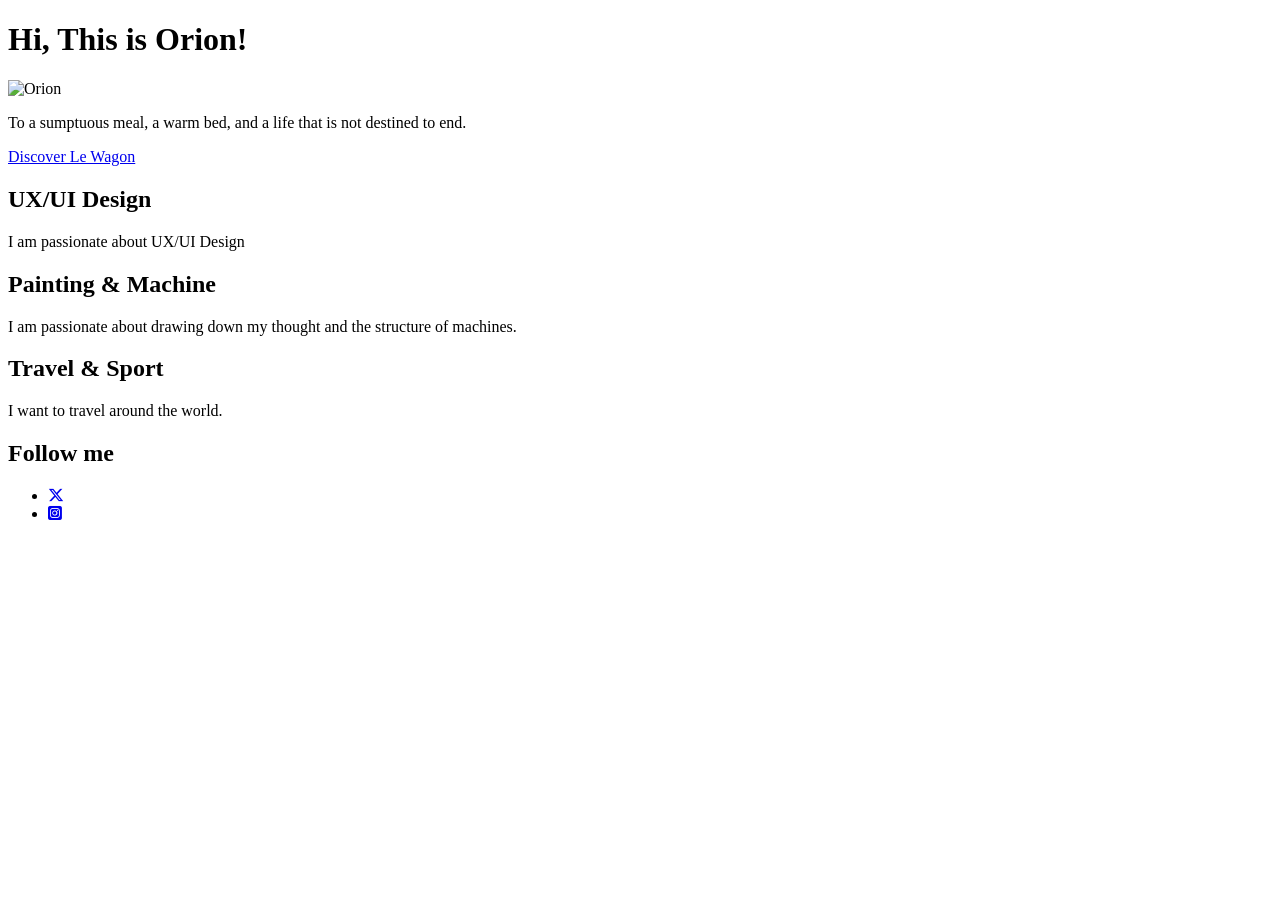
==== index.html @ 90f80646 "Rename my profile/index.html to index.html" ====
<!DOCTYPE html>
<html>
<head>
  <title>Orion's profile</title>
  <meta name="description" content="This is the profile of Orion">
  <meta charset="UTF-8">
  
  <link rel="preconnect" href="https://fonts.googleapis.com">
  <link rel="preconnect" href="https://fonts.gstatic.com" crossorigin>
  <link href="https://fonts.googleapis.com/css2?family=Rye&display=swap" rel="stylesheet">
  <link rel="stylesheet" href="https://cdnjs.cloudflare.com/ajax/libs/font-awesome/6.5.1/css/all.min.css">
  
  <link rel="stylesheet" href="style.css">
</head>

<body>

  <div class="container">
    
    <div class="card-white text-center">
      <!-- 在这里加入了 rye-regular 类 -->
      <h1 class="rye-regular">Hi, This is Orion!</h1>
      <img src="images/image.jpg" alt="Orion" class="img-circle">
      <p>To a sumptuous meal, a warm bed, and a life that is not destined to end.</p>
      <a href="#" target="_blank" class="btn">Discover Le Wagon</a>
    </div>

    <div class="card-white">
      <h2>UX/UI Design</h2>
      <p>I am passionate about UX/UI Design</p>
    </div>

    <div class="card-white">
      <h2>Painting & Machine</h2>
      <p>I am passionate about drawing down my thought and the structure of machines.</p>
    </div>

    <div class="card-white">
      <h2>Travel & Sport</h2>
      <p>I want to travel around the world.</p>
      
      <h2>Follow me</h2>
      <ul class="list-inline">
        <li>
          <a href="https://x.com/wtoutdim" target="_blank">
            <i class="fa-brands fa-x-twitter"></i>
          </a>
        </li>
        <li>
          <a href="https://www.instagram.com/withoutdimension" target="_blank">
            <i class="fa-brands fa-square-instagram"></i>
          </a>
        </li>
      </ul>
    </div>

  </div>

</body>
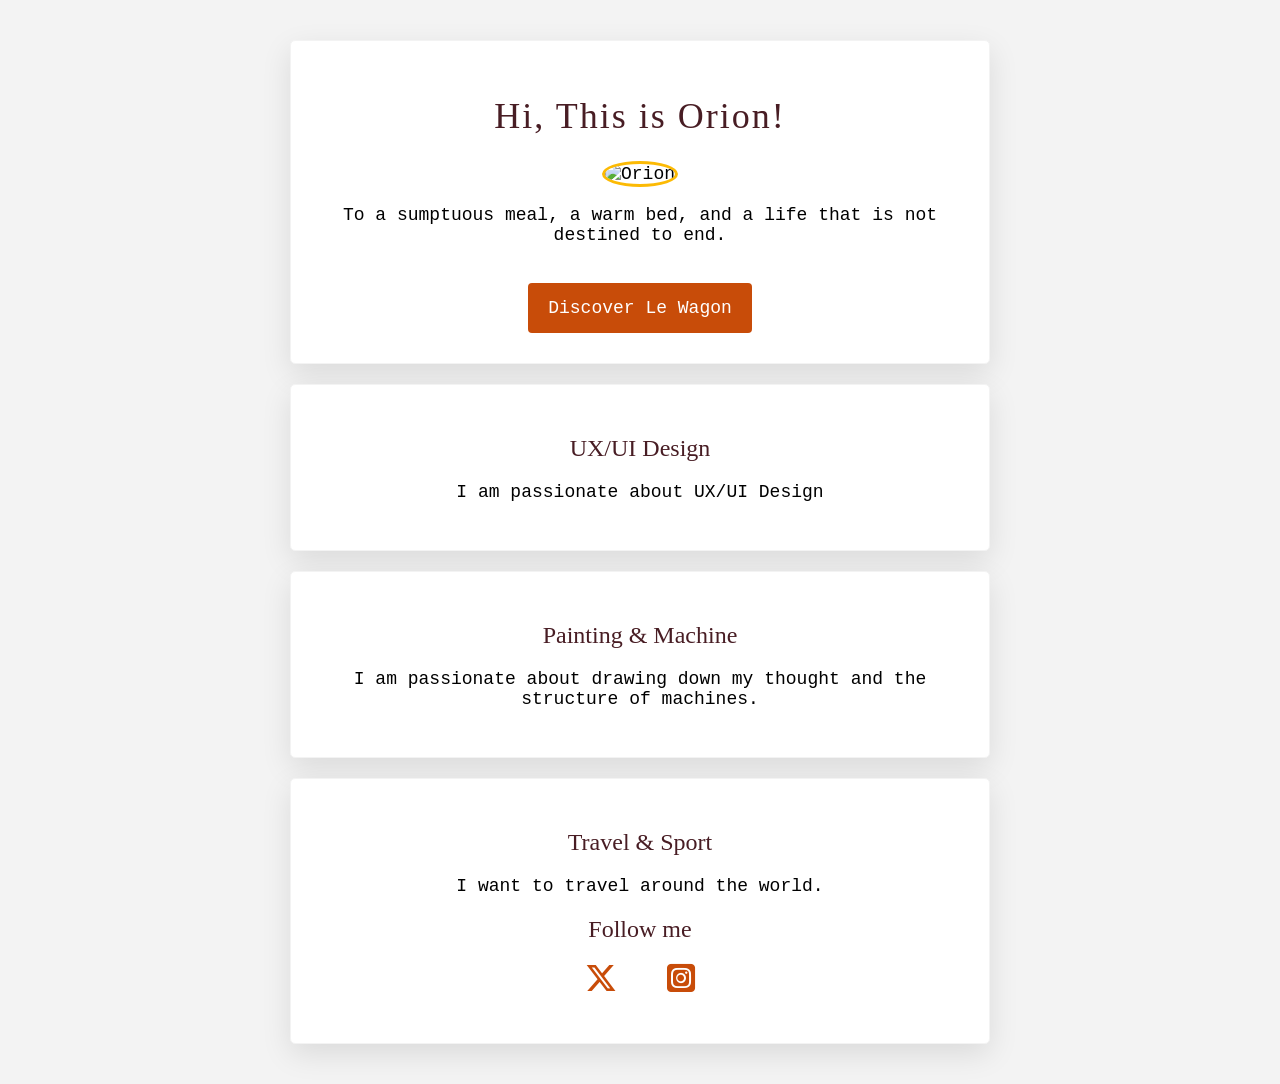
==== commit 5077292c: "Update index.html" ====
--- a/index.html
+++ b/index.html
@@ -18,24 +18,23 @@
   <div class="container">
     
     <div class="card-white text-center">
-      <!-- 在这里加入了 rye-regular 类 -->
       <h1 class="rye-regular">Hi, This is Orion!</h1>
       <img src="images/image.jpg" alt="Orion" class="img-circle">
       <p>To a sumptuous meal, a warm bed, and a life that is not destined to end.</p>
       <a href="#" target="_blank" class="btn">Discover Le Wagon</a>
     </div>
 
-    <div class="card-white">
+    <div class="card-white text-center">
       <h2>UX/UI Design</h2>
       <p>I am passionate about UX/UI Design</p>
     </div>
 
-    <div class="card-white">
+    <div class="card-white text-center">
       <h2>Painting & Machine</h2>
       <p>I am passionate about drawing down my thought and the structure of machines.</p>
     </div>
 
-    <div class="card-white">
+    <div class="card-white text-center">
       <h2>Travel & Sport</h2>
       <p>I want to travel around the world.</p>
       
@@ -57,3 +56,4 @@
   </div>
 
 </body>
+</html>
--- a/style.css
+++ b/style.css
@@ -0,0 +1,90 @@
+/* Colors and fonts */
+
+body {
+  background-color: #F3F3F3;
+  color: #000000;
+  font-family: Courier, monospace;
+  font-size: 18px;
+}
+
+.rye-regular {
+  font-family: "Rye", serif;
+  font-weight: 400;
+  font-style: normal;
+}
+
+h1 {
+  color: #481D24;
+  font-size: 36px; 
+  letter-spacing: 2px;
+}
+
+h2 {
+  color: #481D24;
+  font-family: Times, serif;
+  font-weight: lighter;
+  font-size: 24px;
+}
+
+a {
+  text-decoration: none;
+  color: #C84C09;
+}
+
+a:hover {
+  color: #436436;
+}
+
+.container {
+  width: 700px;
+  margin: 40px auto;
+}
+
+.card-white {
+  background-color: #FFFFFF;
+  padding: 30px;
+  border-radius: 5px;
+  box-shadow: 0px 10px 30px rgba(0, 0, 0, 0.1);
+  margin-bottom: 20px;
+  border: 1px solid #F3F3F3;
+}
+
+.text-center {
+  text-align: center;
+}
+
+.img-circle {
+  border-radius: 50%;
+  width: 150px;
+  height: 150px;
+  object-fit: cover;
+  border: 3px solid #FCBA04;
+}
+
+.btn {
+  background-color: #C84C09;
+  color: #FFFFFF;
+  padding: 15px 20px;
+  border-radius: 4px;
+  display: inline-block;
+  margin-top: 20px;
+}
+
+.btn:hover {
+  background-color: #436436;
+  color: #FFFFFF;
+}
+
+.list-inline {
+  list-style: none;
+  padding-left: 0;
+}
+
+.list-inline > li {
+  display: inline;
+  padding: 0 20px;
+}
+
+.list-inline i {
+  font-size: 32px;
+}
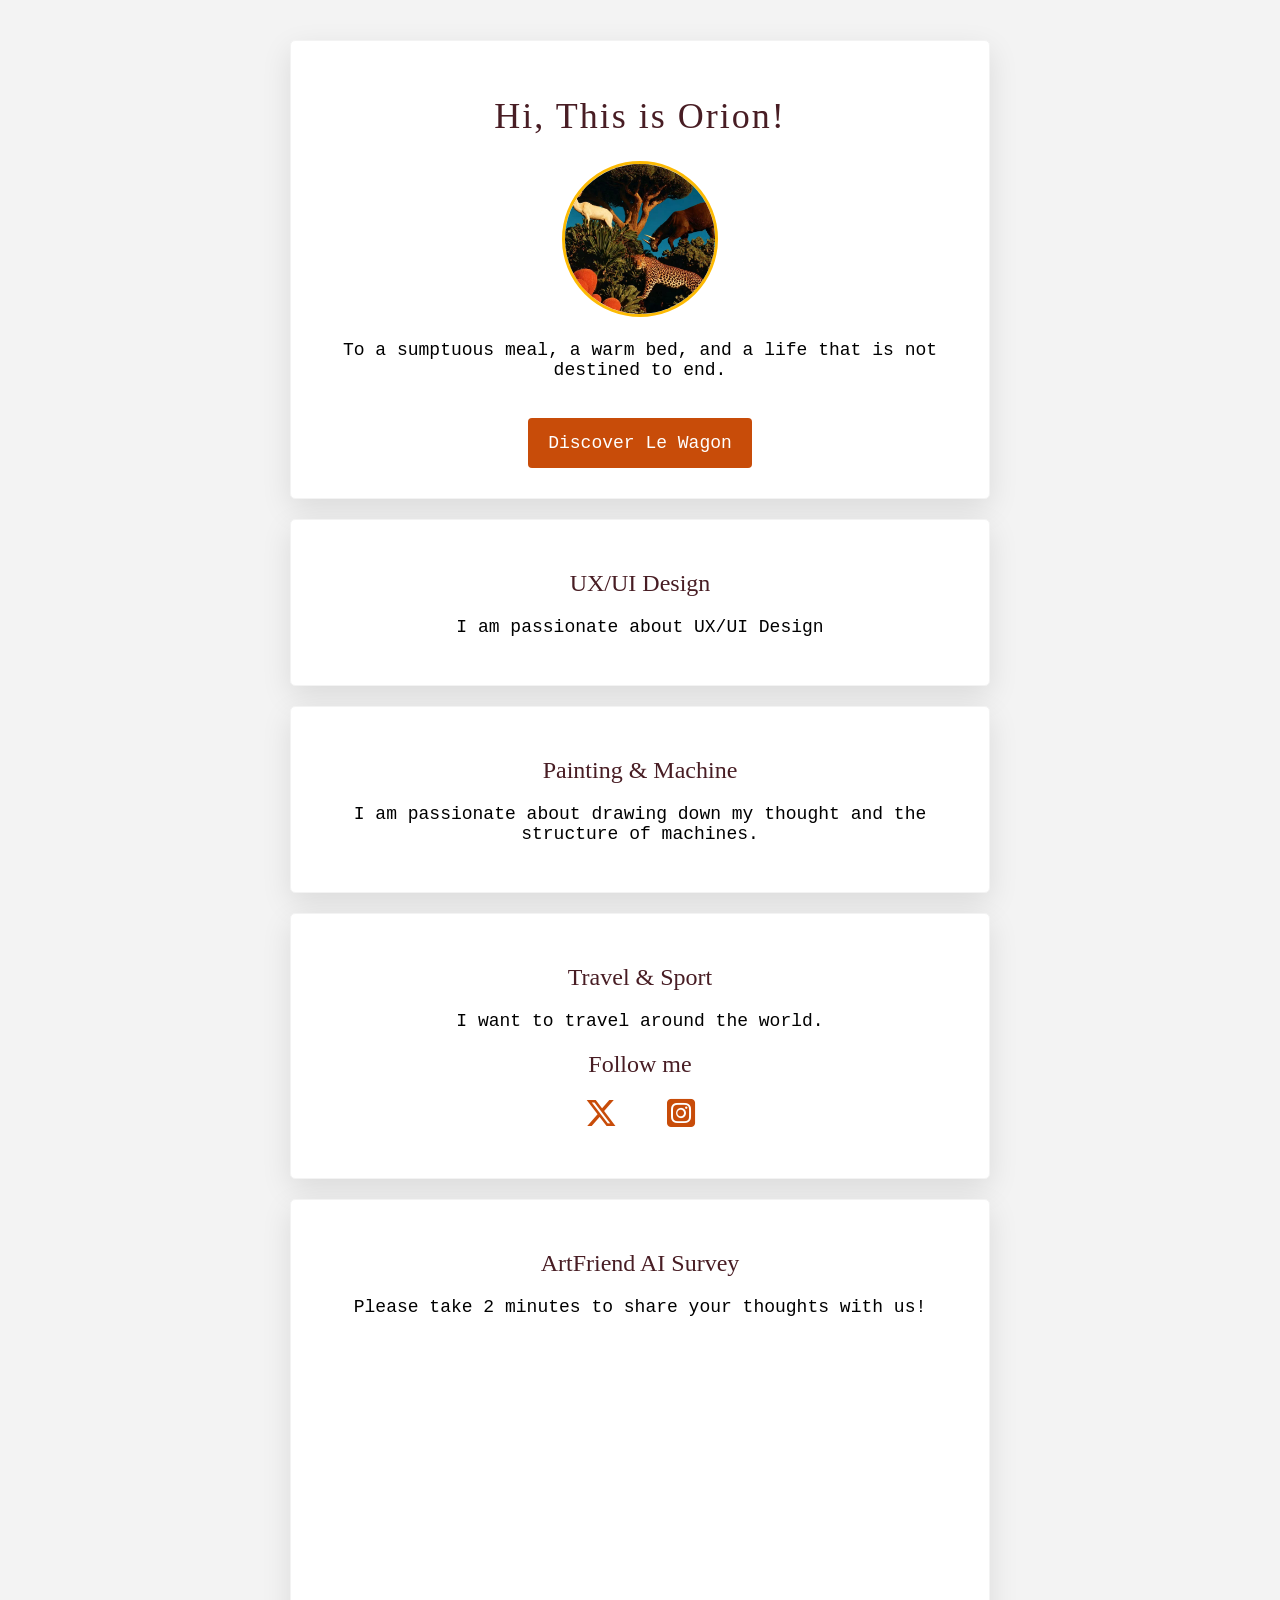
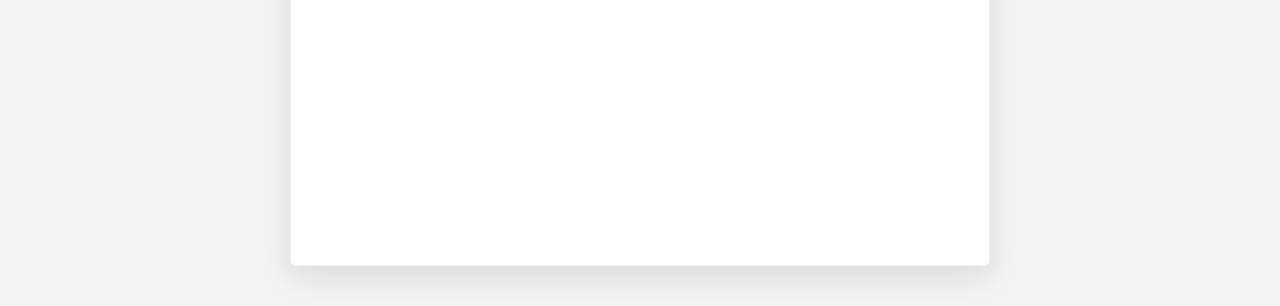
==== commit 5704f7a6: "Update index.html" ====
--- a/index.html
+++ b/index.html
@@ -53,6 +53,16 @@
       </ul>
     </div>
 
+    <div class="card-white text-center">
+      <h2>ArtFriend AI Survey</h2>
+      <p>Please take 2 minutes to share your thoughts with us!</p>
+      <div style="width: 100%; height: 500px; overflow: hidden;">
+        <div data-tf-live="01M5D8FVG4BVGZ74DEZK2TT99V"></div>
+      </div>
+    </div>
+
+    <script src="//embed.typeform.com/next/embed.js"></script>
+
   </div>
 
 </body>
